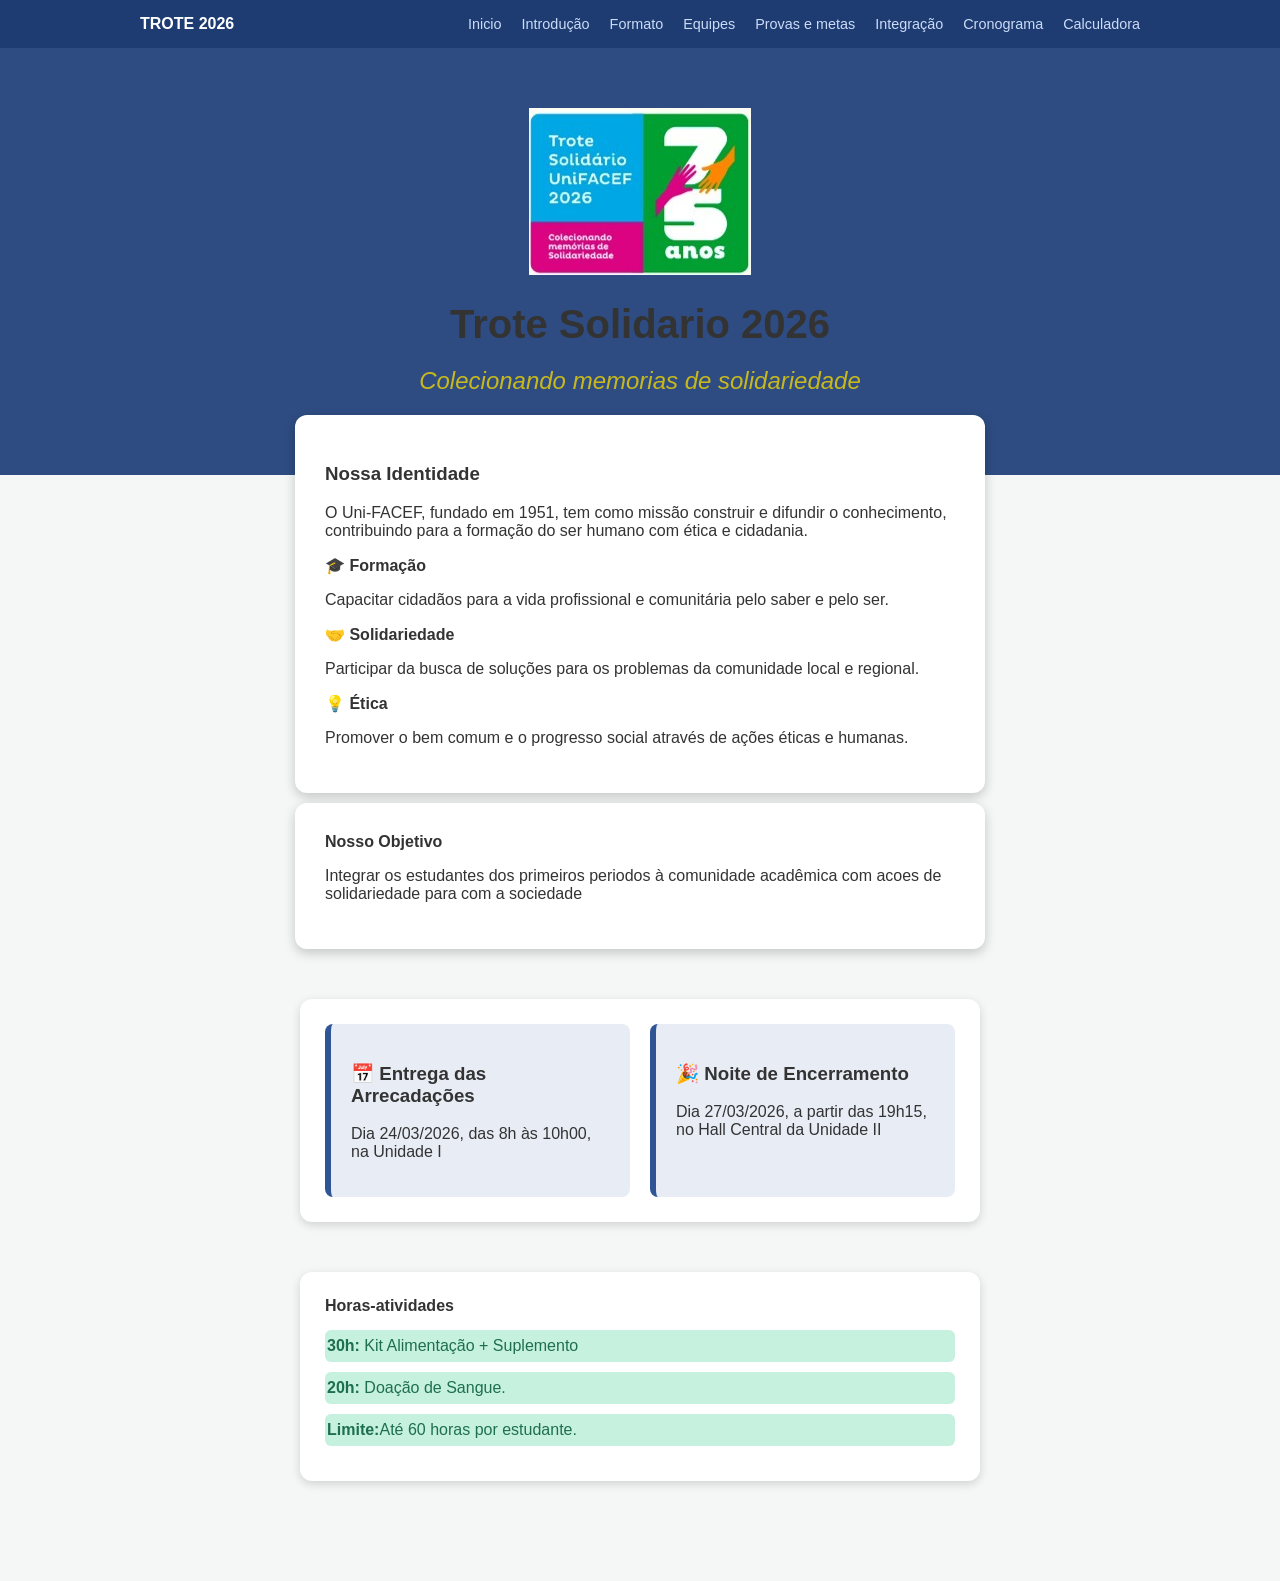
==== index.html @ 8f48603c "first commit" ====
<html lang="pt-br">
    <head>
        <title> Trote Solidario</title>
        <meta charset="UTF-8">
        <link rel="stylesheet" href="styles.css">
    </head>
    <body>
        <nav class="menu"><!-- menu de navegaçao-->
            <div class="menu-container">
                <a href="index.html" class="menu-logo"> Trote 2026</a>
                <ul class="lista">
                    <li><a href="index.html"> Inicio </a></li>
                    <li><a href="introduçao.html"> Introdução </a></li>
                    <li><a href="formaato.html"> Formato </a></li>
                    <li><a href="equipes.html"> Equipes </a></li>
                    <li><a href="provas.html"> Provas e metas </a></li>
                    <li><a href="integraçao.html"> Integração </a></li>
                    <li><a href="cronograma.html"> Cronograma </a></li>
                    <li><a href="calculadora.html"> Calculadora </a></li>
                </ul>
            </div>


        </nav>
        <header class="cabecalho">
            <div class="cabecalho-container">
                <img src="trote.png" alt="Unifacef" class="cabecalho-logo"/>
                <h1> Trote Solidario 2026</h1>
                <h2>Colecionando memorias de solidariedade</h2>
            </div>

        </header>
        <main class="principal">
            <section class="missao-valores">
                
                <div class="pilares-container"> 
                    <h3> Nossa Identidade</h3>
                    <p>  O Uni-FACEF, fundado em 1951, tem como missão construir e difundir o conhecimento, contribuindo para a formação do ser humano com ética e cidadania. </p>
                    <div class="pilar">
                        <strong> 🎓 Formação </strong>
                        <p> Capacitar cidadãos para a vida profissional e comunitária pelo saber e pelo ser.</p>
                    </div>
                    <div class="pilar">
                        <strong> 🤝 Solidariedade </strong>
                        <p> Participar da busca de soluções para os problemas da comunidade local e regional.</p>

                    </div>
                    <div class="pilar">
                        <strong>💡 Ética</strong>
                        <p> Promover o bem comum e o progresso social através de ações éticas e humanas.</p>

                    </div>
                </div>
            </section>

            <section class="Objetivo">
                <strong> Nosso Objetivo </strong>
                <p>Integrar os estudantes dos primeiros periodos à comunidade acadêmica com acoes de solidariedade para com a sociedade</p>

            </section>

            <section class="arrecadacoes">
                <div class="box">
                    <h3>📅 Entrega das Arrecadações</h3>
                    <p>Dia 24/03/2026, das 8h às 10h00, na Unidade I</p>
                </div>
                <div class="box">
                   <h3>🎉 Noite de Encerramento</h3>
                    <p>Dia 27/03/2026, a partir das 19h15, no Hall Central da Unidade II</p>
                </div>
            </section>
            <section class="horas">
                <strong>Horas-atividades</strong>
                <div class="item-box">

                 <div class="item"><p><strong> 30h:</strong> Kit Alimentação + Suplemento</p></div>
                 <div class="item"><p><strong>20h:</strong> Doação de Sangue.</p></div>
                 <div class="item"><p><strong>Limite:</strong>Até 60 horas por estudante.</p></div>

                 <div>
            </section>
        </main>
    </body>
 </html>
---- styles.css ----
body{
    margin: 0; font-family: 'Segoe UI', sans-serif;
    background-color: #f4f7f6; color: #333;

}
.menu {
    background-color: #1e3c72; padding: 15px 0;
    position: sticky;
    top: 0; 
    z-index: 1000;
    box-shadow: 0 2px  10px #fff (0,0,0,0.2);
   
}
.menu-container {
    max-width: 1000px;
    margin: 0 auto;
    display: flex;
    justify-content: space-between;
    align-items: center;
    padding: 0 20px;
}
.menu-logo{
    color: #fff;
    text-decoration: none;
    font-weight: bold;
    font-size: 1,2rem;
    text-transform: uppercase;
}
.lista{
    list-style: none; 
    display: flex;
     gap: 20px;
    margin: 0; 
    padding: 0;

}
.lista a{
    color: #cbdcf7 ; 
    text-decoration: none; 
    font-size: 0.9rem;
    font-weight: 500;
    transition: color 0.3s;
}
.lista a:hover{
    color: #ffffff;

}
.cabecalho{
    background-color:#2e4c82 ; 
    color white; 
    padding: 60px 20px;
    text-align: center;

}

.cabecalho h1{
    font-size: 2.5rem ;
    margin-bottom: 5px;



}
.cabecalho h2{
    font-weight: 300;
    font-style: italic;
    color: #c7b91d ;

}

.principal{
    max-width: 900px;
    margin: -40px auto 40px; 
    padding: 20px;

}

.pilares-container{
    background:white;
    width:70%;
    margin:-40px auto 50px auto; /* faz a caixa subir sobre o azul */
    padding:30px;
    border-radius:12px;
    box-shadow:0 4px 12px rgba(0,0,0,0.2);
}
.objetivo{
        background:white;
    width:70%;
    margin:-40px auto 50px auto; /* faz a caixa subir sobre o azul */
    padding:30px;
    border-radius:12px;
    box-shadow:0 4px 12px rgba(0,0,0,0.2);
}
.arrecadacoes{
    width:70%;
    margin:50px auto;
    background:white;
    padding:25px;
    border-radius:12px;
    box-shadow:0 3px 10px rgba(0,0,0,0.15);
    display:flex;
    gap:20px; /* espaço entre as caixas */
}
.box{
    flex:1;
    background:#e8edf5;
    padding:20px;
    border-radius:8px;
    border-left:6px solid #2f5597; /* barra azul */
}

.horas{
    width:70%;
    margin:40px auto;
    background:white;
    padding:25px;
    border-radius:12px;
    box-shadow:0 3px 10px rgba(0,0,0,0.15);
}
.item-box{
    margin-top:15px;
}

.item{
    background-color: #c5f1de;
    color:#1e6f4f;
    border-radius: 6px;
    padding: 1px 2px;
    height: 30px;  
    display: flex;
    align-items: center;
    margin-bottom: 10px;
}
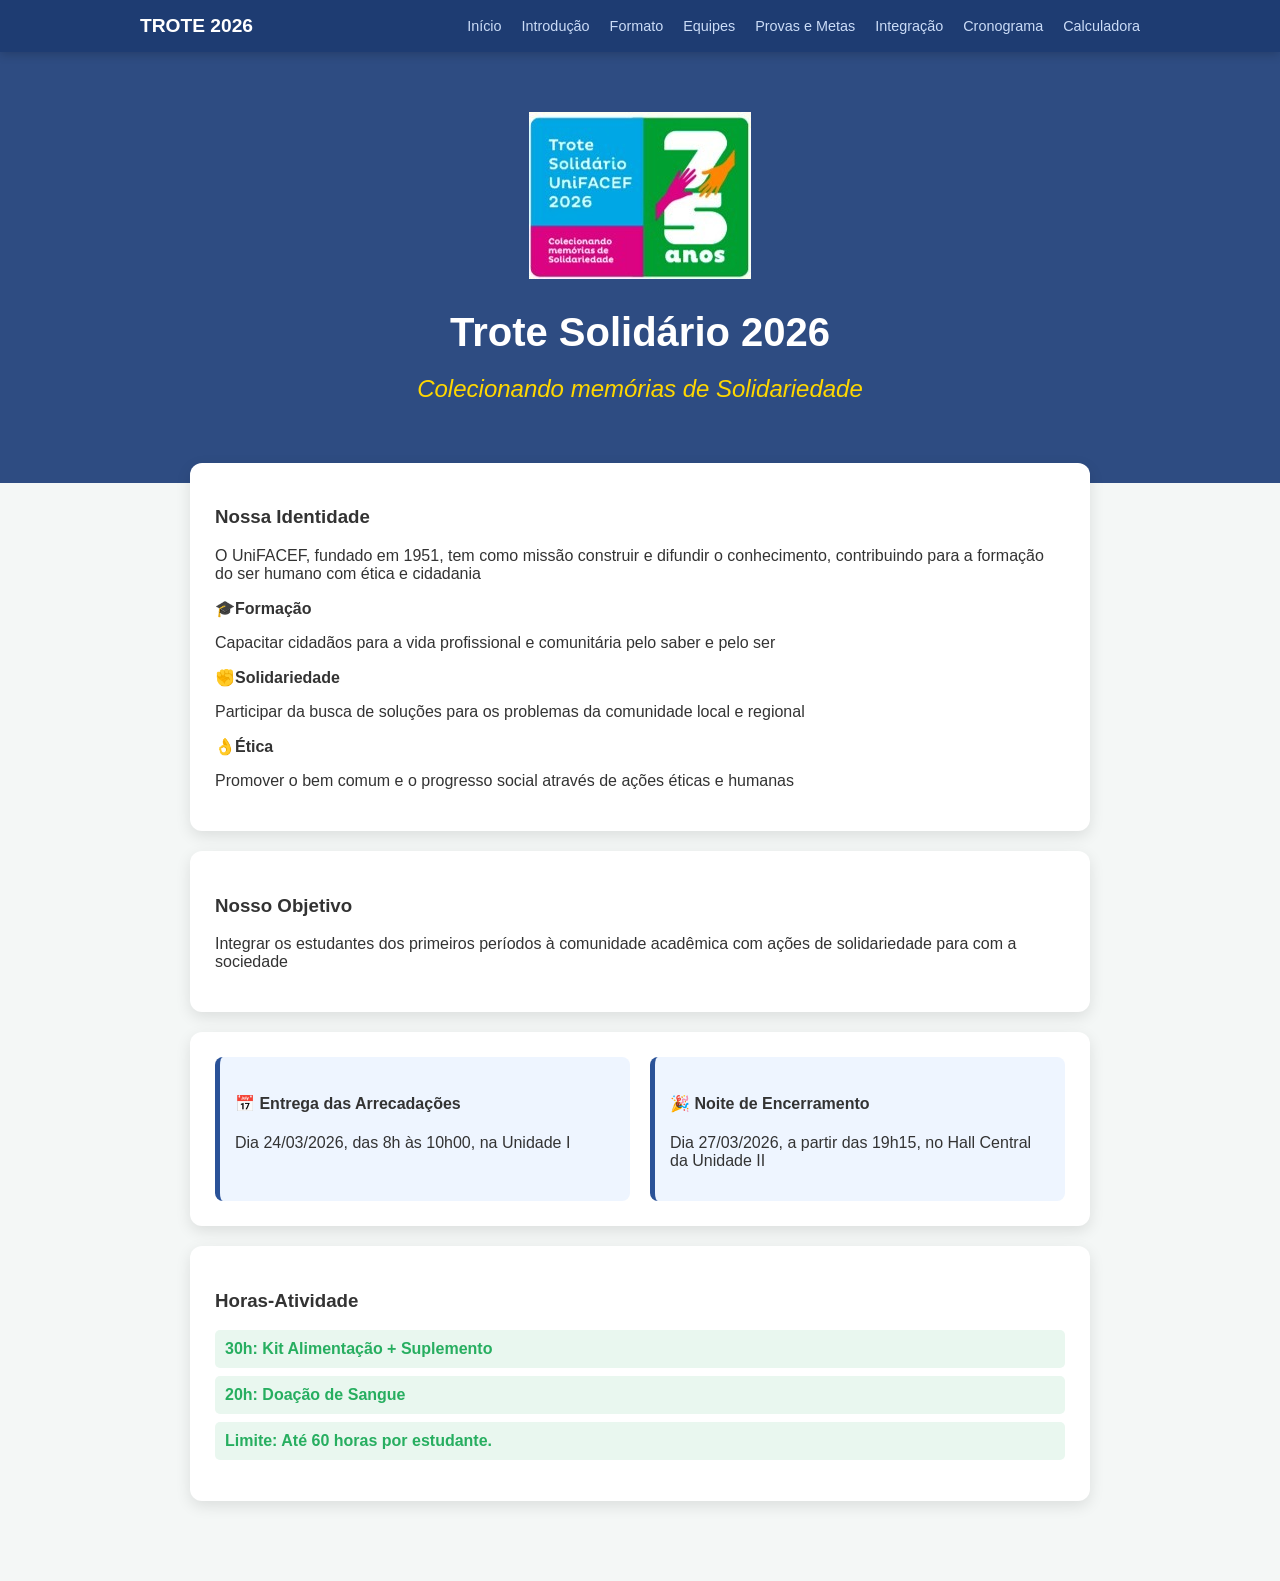
==== commit 644526f4: "ain" ====
--- a/index.html
+++ b/index.html
@@ -1,84 +1,77 @@
- <html lang="pt-br">
+<!DOCTYPE html>
+<html lang="pt-br">
     <head>
-        <title> Trote Solidario</title>
+        <title> Trote Solidário </title>
         <meta charset="UTF-8">
         <link rel="stylesheet" href="styles.css">
     </head>
     <body>
-        <nav class="menu"><!-- menu de navegaçao-->
+        <nav class="menu"> <!-- Menu de navegação -->
             <div class="menu-container">
-                <a href="index.html" class="menu-logo"> Trote 2026</a>
+                <a href="index.html" class="menu-logo"> Trote 2026 </a>
                 <ul class="lista">
-                    <li><a href="index.html"> Inicio </a></li>
-                    <li><a href="introduçao.html"> Introdução </a></li>
-                    <li><a href="formaato.html"> Formato </a></li>
-                    <li><a href="equipes.html"> Equipes </a></li>
-                    <li><a href="provas.html"> Provas e metas </a></li>
-                    <li><a href="integraçao.html"> Integração </a></li>
-                    <li><a href="cronograma.html"> Cronograma </a></li>
-                    <li><a href="calculadora.html"> Calculadora </a></li>
+                    <li> <a href="index.html"> Início </a> </li>
+                    <li> <a href="introducao.html"> Introdução </a> </li>
+                    <li> <a href="formato.html"> Formato </a> </li>
+                    <li> <a href="equipes.html"> Equipes </a> </li>
+                    <li> <a href="provas.html"> Provas e Metas </a> </li>
+                    <li> <a href="integracao.html"> Integração </a> </li>
+                    <li> <a href="cronograma.html"> Cronograma </a> </li>
+                    <li> <a href="calculadora.html"> Calculadora </a> </li>
                 </ul>
             </div>
-
-
         </nav>
         <header class="cabecalho">
             <div class="cabecalho-container">
-                <img src="trote.png" alt="Unifacef" class="cabecalho-logo"/>
-                <h1> Trote Solidario 2026</h1>
-                <h2>Colecionando memorias de solidariedade</h2>
+                <img src="trote.png" alt="UniFACEF" class="cabecalho-logo"/>
+                <h1> Trote Solidário 2026 </h1>
+                <h2> Colecionando memórias de Solidariedade </h2>
             </div>
 
         </header>
         <main class="principal">
-            <section class="missao-valores">
-                
-                <div class="pilares-container"> 
-                    <h3> Nossa Identidade</h3>
-                    <p>  O Uni-FACEF, fundado em 1951, tem como missão construir e difundir o conhecimento, contribuindo para a formação do ser humano com ética e cidadania. </p>
-                    <div class="pilar">
-                        <strong> 🎓 Formação </strong>
-                        <p> Capacitar cidadãos para a vida profissional e comunitária pelo saber e pelo ser.</p>
+            <section>
+                <h3> Nossa Identidade </h3>
+                <p> O UniFACEF, fundado em 1951, tem como missão construir e difundir o conhecimento, contribuindo para a formação do ser humano com ética e cidadania </p>
+                <div class="pilares-container">
+                    <div class="pilar"> 
+                        <strong> 🎓Formação </strong>
+                        <p> Capacitar cidadãos para a vida profissional e comunitária pelo saber e pelo ser </p>
                     </div>
-                    <div class="pilar">
-                        <strong> 🤝 Solidariedade </strong>
-                        <p> Participar da busca de soluções para os problemas da comunidade local e regional.</p>
-
+                    <div class="pilar"> 
+                        <strong> ✊Solidariedade </strong>
+                        <p> Participar da busca de soluções para os problemas da comunidade local e regional </p>
                     </div>
-                    <div class="pilar">
-                        <strong>💡 Ética</strong>
-                        <p> Promover o bem comum e o progresso social através de ações éticas e humanas.</p>
-
+                    <div class="pilar"> 
+                        <strong> 👌Ética </strong>
+                        <p> Promover o bem comum e o progresso social através de ações éticas e humanas </p>
                     </div>
                 </div>
             </section>
-
-            <section class="Objetivo">
-                <strong> Nosso Objetivo </strong>
-                <p>Integrar os estudantes dos primeiros periodos à comunidade acadêmica com acoes de solidariedade para com a sociedade</p>
-
+            <section>
+                <h3> Nosso Objetivo </h3>
+                <p> 
+                    Integrar os estudantes dos primeiros períodos à comunidade acadêmica com ações de solidariedade para com a sociedade 
+                </p>
             </section>
-
-            <section class="arrecadacoes">
-                <div class="box">
-                    <h3>📅 Entrega das Arrecadações</h3>
-                    <p>Dia 24/03/2026, das 8h às 10h00, na Unidade I</p>
+            <section class="importante">
+                <div class="card-meta"> 
+                    <h4> 📅 Entrega das Arrecadações </h4>
+                    <p> Dia 24/03/2026, das 8h às 10h00, na Unidade I </p>
                 </div>
-                <div class="box">
-                   <h3>🎉 Noite de Encerramento</h3>
-                    <p>Dia 27/03/2026, a partir das 19h15, no Hall Central da Unidade II</p>
-                </div>
+                <div class="card-meta">
+                    <h4> 🎉 Noite de Encerramento </h4>
+                    <p> Dia 27/03/2026, a partir das 19h15, no Hall Central da Unidade II </p>
+                </div>    
             </section>
-            <section class="horas">
-                <strong>Horas-atividades</strong>
-                <div class="item-box">
-
-                 <div class="item"><p><strong> 30h:</strong> Kit Alimentação + Suplemento</p></div>
-                 <div class="item"><p><strong>20h:</strong> Doação de Sangue.</p></div>
-                 <div class="item"><p><strong>Limite:</strong>Até 60 horas por estudante.</p></div>
-
-                 <div>
+            <section class="recompensas">
+                <h3> Horas-Atividade </h3>
+                <ul>
+                    <li> <strong> 30h: </strong> Kit Alimentação + Suplemento </li> 
+                    <li> <strong> 20h: </strong>  Doação de Sangue </li> 
+                    <li> <strong> Limite:  </strong>  Até 60 horas por estudante. </li> 
+                </ul> 
             </section>
         </main>
     </body>
- </html>+</html>
--- a/styles.css
+++ b/styles.css
@@ -1,17 +1,15 @@
-body{
+body {
     margin: 0; font-family: 'Segoe UI', sans-serif;
     background-color: #f4f7f6; color: #333;
-
 }
 .menu {
-    background-color: #1e3c72; padding: 15px 0;
-    position: sticky;
-    top: 0; 
-    z-index: 1000;
-    box-shadow: 0 2px  10px #fff (0,0,0,0.2);
-   
+    background-color: #1e3c72;  padding: 15px 0;
+    position: sticky; /* menu fica sempre no topo */
+    top: 0; /* posição 0 - posição acima */
+    z-index: 1000; /*  fica sempre por cima dos outros conteúdos */
+    box-shadow: 0 2px 10px rgba(0,0,0,0.2); /* caixa com sombra */
 }
-.menu-container {
+.menu-container{
     max-width: 1000px;
     margin: 0 auto;
     display: flex;
@@ -20,113 +18,151 @@
     padding: 0 20px;
 }
 .menu-logo{
-    color: #fff;
-    text-decoration: none;
-    font-weight: bold;
-    font-size: 1,2rem;
-    text-transform: uppercase;
+    color: white; /* cor branca */
+    text-decoration: none; /* link sem estar sublinhado */
+    font-weight: bold; /* negrito */
+    font-size: 1.2rem; /* 1.2 * 16px */
+    text-transform: uppercase; /* letra maiúscula */
 }
-.lista{
-    list-style: none; 
-    display: flex;
-     gap: 20px;
-    margin: 0; 
-    padding: 0;
-
+.lista {
+    list-style: none; display: flex; gap: 20px;
+    margin: 0; padding: 0;
 }
 .lista a{
-    color: #cbdcf7 ; 
-    text-decoration: none; 
-    font-size: 0.9rem;
-    font-weight: 500;
-    transition: color 0.3s;
+    color: #CBDCF7; text-decoration: none; font-size: 0.9rem;
+    font-weight: 500; transition: color 0.3s; 
 }
-.lista a:hover{
+.lista a:hover {
     color: #ffffff;
-
 }
-.cabecalho{
-    background-color:#2e4c82 ; 
-    color white; 
-    padding: 60px 20px;
+.cabecalho {
+    background-color: #2e4c82; color: white; padding: 60px 20px;
     text-align: center;
-
 }
-
 .cabecalho h1{
-    font-size: 2.5rem ;
-    margin-bottom: 5px;
-
-
-
+    font-size: 2.5rem; margin-bottom: 5px;
 }
 .cabecalho h2{
     font-weight: 300;
     font-style: italic;
-    color: #c7b91d ;
+    color: #ffd700; 
+}
+.principal{
+    /* -40px subiu auto embaixo e 40 é na lateral */
+    max-width: 900px; margin: -40px auto 40px; padding: 20px;
+}
+section {
+  
+    background: white;
+    margin-bottom: 20px;
+    padding: 25px;
+    border-radius: 12px;
+    box-shadow: 0 5px 15px rgba(0,0,0,0.1);
+}
+.importante {
+    display: flex;
+    gap: 20px;
+}
+.card-meta {
+   
+    flex: 1; background: #eef5ff; padding: 15px; border-left: 5px solid #2a5298;
+    border-radius: 8px;
+}
+.recompensas ul {
+    list-style: none;
+    padding: 0;
+}
+.recompensas li {
+    background: #e9f7ef; margin: 8px 0; padding: 10px;
+    border-radius: 5px; color: #27ae60; font-weight: bold;
+}
+.texto-introducao p {
+    line-height: 1,6;
+    margin-bottom: 20px;
+    text-align: justify;
 
 }
 
-.principal{
-    max-width: 900px;
-    margin: -40px auto 40px; 
-    padding: 20px;
+.lista-valores{
+   
+    list-style: none;
+    padding: 0;
+}
+
+.lista-valores li{
+    
+    background: #eef5ff;
+    padding: 15px;
+    margin-bottom: 10px;
+    border-radius: 8px;
+    border-left: 5px solid #1e3c72;
+}
+
+table{
+    width: 100%;
+    border-collapse: collapse;
+    margin-top: 20px;
+    background-color: #ffffff;
 
 }
-
-.pilares-container{
-    background:white;
-    width:70%;
-    margin:-40px auto 50px auto; /* faz a caixa subir sobre o azul */
-    padding:30px;
-    border-radius:12px;
-    box-shadow:0 4px 12px rgba(0,0,0,0.2);
+th , td{
+    padding: 15px;
+    text-align: left;
+    border-bottom: 1px solid #ddd;
 }
-.objetivo{
-        background:white;
-    width:70%;
-    margin:-40px auto 50px auto; /* faz a caixa subir sobre o azul */
-    padding:30px;
-    border-radius:12px;
-    box-shadow:0 4px 12px rgba(0,0,0,0.2);
+th {
+    background-color: #2a5298;
 }
-.arrecadacoes{
-    width:70%;
-    margin:50px auto;
-    background:white;
-    padding:25px;
-    border-radius:12px;
-    box-shadow:0 3px 10px rgba(0,0,0,0.15);
-    display:flex;
-    gap:20px; /* espaço entre as caixas */
-}
-.box{
-    flex:1;
-    background:#e8edf5;
-    padding:20px;
-    border-radius:8px;
-    border-left:6px solid #2f5597; /* barra azul */
+.box-amarela{
+    width: 25px; height: 25px;
+    border-radius: 4px;
+    background: yellow;
 }
 
-.horas{
-    width:70%;
-    margin:40px auto;
-    background:white;
-    padding:25px;
-    border-radius:12px;
-    box-shadow:0 3px 10px rgba(0,0,0,0.15);
-}
-.item-box{
-    margin-top:15px;
+.prova-one ul{
+      list-style: none; /* remove bolinhas padrão */
+      padding: 0;
+      margin: 0;
+      background-color: #f5ecd9; /* fundo bege claro */
+      border: 2px dashed #e0a94f; /* borda pontilhada */
+      border-radius: 10px; /* cantos arredondados */
+      padding: 20px;
+      width: fit-content;
+      padding-right: 60% ;
 }
 
-.item{
-    background-color: #c5f1de;
-    color:#1e6f4f;
-    border-radius: 6px;
-    padding: 1px 2px;
-    height: 30px;  
-    display: flex;
-    align-items: center;
-    margin-bottom: 10px;
+.prova-one li {
+  position: relative;
+  padding-left: 30px;
+  margin-bottom: 10px;
+  font-family: Arial, sans-serif;
+  color: #5c4a2d;
+}
+
+.cabecalho-provas{
+    color: white;
+}
+
+.provas-two{
+  background-color: #f3e7e7;
+  padding: 20px;
+  border-radius: 10px;
+  border-left: 6px solid #e74c3c;
+}
+
+.grifo{
+    color: #95862d;
+}
+
+.container-yellow{
+    border-left: 4px solid #fffb00;
+    background-color: #feffe6;
+}
+footer{
+    background-color: #1f3d73;
+    color: white;
+    text-align: center;
+    padding: 15px;
+    border-top: 4px solid yellow;
+    
 }
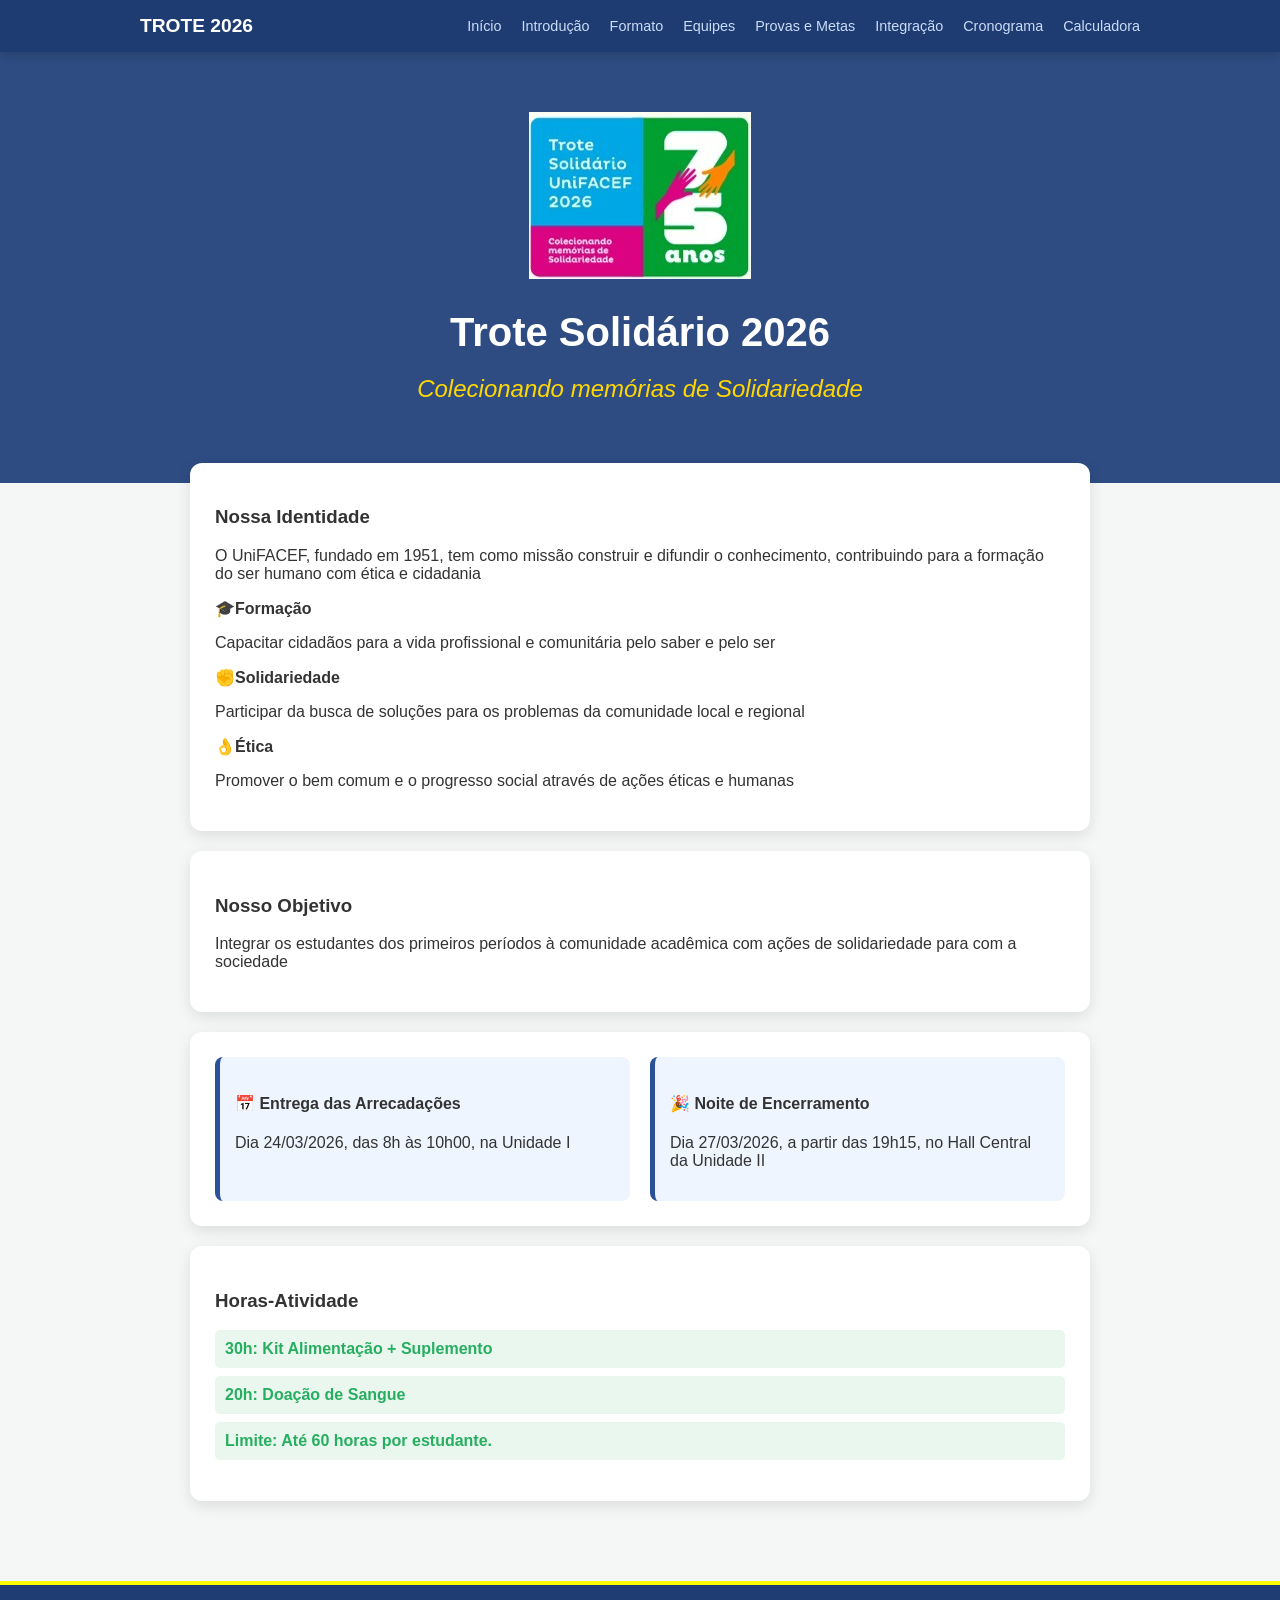
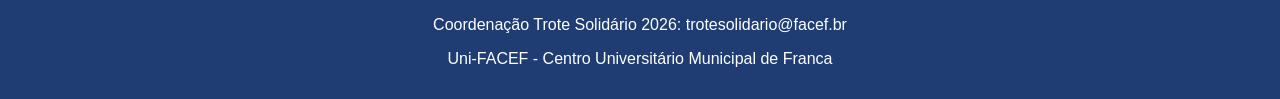
==== commit df42e274: "ain" ====
--- a/index.html
+++ b/index.html
@@ -73,5 +73,9 @@
                 </ul> 
             </section>
         </main>
+        <footer>
+                <p>Coordenação Trote Solidário 2026: trotesolidario@facef.br</p>
+                <p>Uni-FACEF - Centro Universitário Municipal de Franca</p>
+        </footer>
     </body>
 </html>
--- a/styles.css
+++ b/styles.css
@@ -143,6 +143,10 @@
     color: white;
 }
 
+tr :hover{ /* quando passa o mouse na tabela muda a cor*/
+    background-color: #b5bfd1;
+}
+
 .provas-two{
   background-color: #f3e7e7;
   padding: 20px;
@@ -165,4 +169,68 @@
     padding: 15px;
     border-top: 4px solid yellow;
     
+}
+.evento{
+    margin-bottom: 25px;
+    position: relative;
+}
+.evento ::before{
+    content: '';
+    width: 12px;
+    height: 12px;
+    background: #ff4b2b;
+    border-radius: 50%;
+    position: absolute;
+    left: -28px;
+    top: 5px;
+}
+
+.timeline{
+    border-left: 3px solid #2a5298;
+    padding-left: 20px;
+    margin-top: 20px;
+}
+
+.grid-locais{
+    display: flex;
+    gap: 20px;
+
+}
+.unidade{
+    flex: 1;
+    background: #f8f9fa;
+    padding: 15px;
+    border-radius: 8px;
+    border: 1px solid #dee2e6;
+}
+.unidade h4{
+    color: #2a5298;
+    margin-top: 0;
+}
+.grid-etapas{
+  background: #eef3ff;
+  border-left: 5px solid #1d4ed8;
+  border-radius: 12px;
+  padding: 24px;           
+ 
+}
+.etapas{
+  display: flex;
+  gap: 24px;              
+}
+.lista-1{
+    list-style: none;
+    color: #95862d;
+}
+.listas-etapas{
+    display: flex;
+    gap: 155px;
+}
+.provas-formato{
+    border-left: 5px solid #fffb00;
+
+}
+.lista-integracao{
+    list-style: none;
+    color: #95862d;
 }
